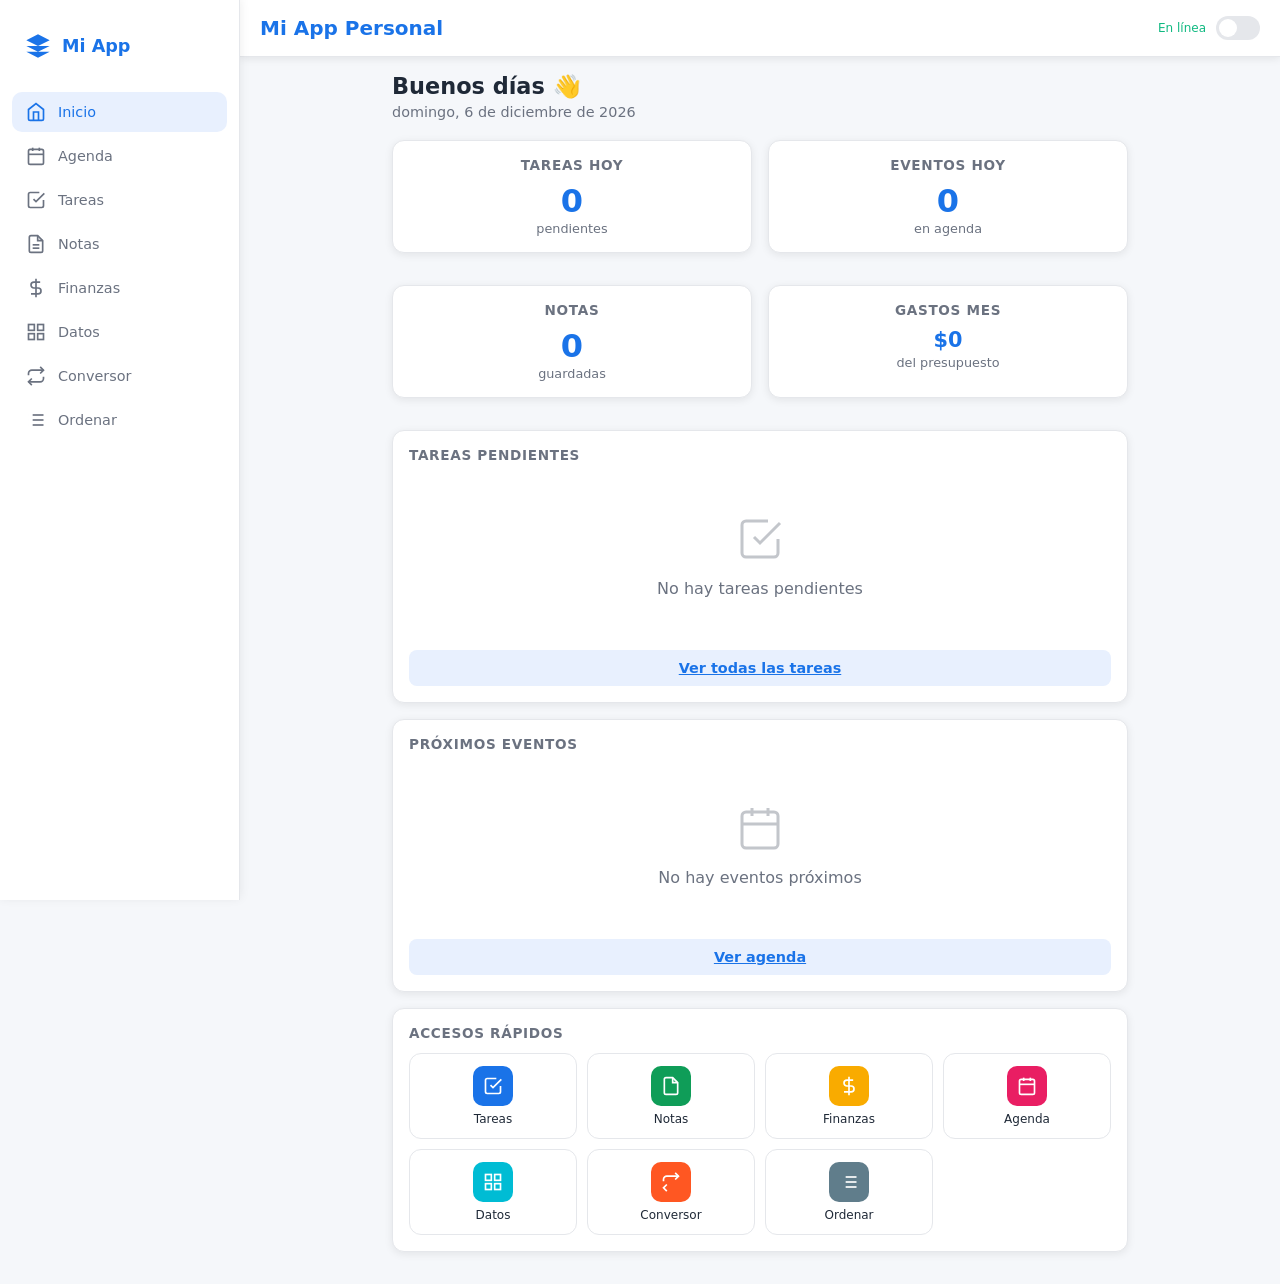
==== index.html @ 171a6714 "primera version de la app" ====
<!DOCTYPE html>
<html lang="es">
<head>
  <meta charset="UTF-8">
  <meta name="viewport" content="width=device-width, initial-scale=1.0">
  <meta name="theme-color" content="#1a73e8">
  <meta name="description" content="Mi App Personal - Agenda, tareas, notas y más">

  <!-- Hace que la app se vea como una app nativa en iOS -->
  <meta name="apple-mobile-web-app-capable" content="yes">
  <meta name="apple-mobile-web-app-status-bar-style" content="default">
  <meta name="apple-mobile-web-app-title" content="MiApp">

  <title>Mi App Personal</title>

  <!-- Configuración PWA (para instalar como app) -->
  <link rel="manifest" href="manifest.json">

  <!-- Estilos -->
  <link rel="stylesheet" href="css/main.css">
  <link rel="stylesheet" href="css/components.css">
</head>
<body>

  <!-- ==========================================
       MENÚ DE NAVEGACIÓN INFERIOR
       En celular: aparece abajo
       En computador: aparece a la izquierda
  =========================================== -->
  <nav class="menu-inferior" id="menuNavegacion">

    <!-- Logo (solo visible en computador) -->
    <div class="menu-logo" id="menuLogo">
      <svg width="28" height="28" viewBox="0 0 24 24" fill="currentColor">
        <path d="M12 2L2 7l10 5 10-5-10-5zM2 17l10 5 10-5M2 12l10 5 10-5"/>
      </svg>
      Mi App
    </div>

    <!-- Inicio -->
    <a href="index.html" class="menu-item activo" data-pagina="inicio">
      <svg viewBox="0 0 24 24" fill="none" stroke="currentColor" stroke-width="2">
        <path d="M3 9l9-7 9 7v11a2 2 0 01-2 2H5a2 2 0 01-2-2z"/>
        <polyline points="9,22 9,12 15,12 15,22"/>
      </svg>
      Inicio
    </a>

    <!-- Agenda -->
    <a href="pages/agenda.html" class="menu-item" data-pagina="agenda">
      <svg viewBox="0 0 24 24" fill="none" stroke="currentColor" stroke-width="2">
        <rect x="3" y="4" width="18" height="18" rx="2" ry="2"/>
        <line x1="16" y1="2" x2="16" y2="6"/>
        <line x1="8" y1="2" x2="8" y2="6"/>
        <line x1="3" y1="10" x2="21" y2="10"/>
      </svg>
      Agenda
    </a>

    <!-- Tareas -->
    <a href="pages/tareas.html" class="menu-item" data-pagina="tareas">
      <svg viewBox="0 0 24 24" fill="none" stroke="currentColor" stroke-width="2">
        <polyline points="9,11 12,14 22,4"/>
        <path d="M21 12v7a2 2 0 01-2 2H5a2 2 0 01-2-2V5a2 2 0 012-2h11"/>
      </svg>
      Tareas
    </a>

    <!-- Notas -->
    <a href="pages/notas.html" class="menu-item" data-pagina="notas">
      <svg viewBox="0 0 24 24" fill="none" stroke="currentColor" stroke-width="2">
        <path d="M14 2H6a2 2 0 00-2 2v16a2 2 0 002 2h12a2 2 0 002-2V8z"/>
        <polyline points="14,2 14,8 20,8"/>
        <line x1="16" y1="13" x2="8" y2="13"/>
        <line x1="16" y1="17" x2="8" y2="17"/>
      </svg>
      Notas
    </a>

    <!-- Finanzas -->
    <a href="pages/finanzas.html" class="menu-item" data-pagina="finanzas">
      <svg viewBox="0 0 24 24" fill="none" stroke="currentColor" stroke-width="2">
        <line x1="12" y1="1" x2="12" y2="23"/>
        <path d="M17 5H9.5a3.5 3.5 0 000 7h5a3.5 3.5 0 010 7H6"/>
      </svg>
      Finanzas
    </a>

    <!-- Más módulos (panel lateral en computador) -->
    <a href="pages/datos.html" class="menu-item" data-pagina="datos">
      <svg viewBox="0 0 24 24" fill="none" stroke="currentColor" stroke-width="2">
        <rect x="3" y="3" width="7" height="7"/><rect x="14" y="3" width="7" height="7"/>
        <rect x="14" y="14" width="7" height="7"/><rect x="3" y="14" width="7" height="7"/>
      </svg>
      Datos
    </a>

    <a href="pages/conversor.html" class="menu-item" data-pagina="conversor">
      <svg viewBox="0 0 24 24" fill="none" stroke="currentColor" stroke-width="2">
        <polyline points="17,1 21,5 17,9"/>
        <path d="M3 11V9a4 4 0 014-4h14"/>
        <polyline points="7,23 3,19 7,15"/>
        <path d="M21 13v2a4 4 0 01-4 4H3"/>
      </svg>
      Conversor
    </a>

    <a href="pages/ordenar.html" class="menu-item" data-pagina="ordenar">
      <svg viewBox="0 0 24 24" fill="none" stroke="currentColor" stroke-width="2">
        <line x1="8" y1="6" x2="21" y2="6"/>
        <line x1="8" y1="12" x2="21" y2="12"/>
        <line x1="8" y1="18" x2="21" y2="18"/>
        <line x1="3" y1="6" x2="3.01" y2="6"/>
        <line x1="3" y1="12" x2="3.01" y2="12"/>
        <line x1="3" y1="18" x2="3.01" y2="18"/>
      </svg>
      Ordenar
    </a>

  </nav>

  <!-- ==========================================
       ENCABEZADO
  =========================================== -->
  <header class="encabezado">
    <h1>Mi App Personal</h1>
    <div style="display:flex; align-items:center; gap:10px;">
      <!-- Indicador de sincronización -->
      <span id="estadoSync" title="Estado de sincronización" style="font-size:0.75rem; color:var(--color-texto-suave)">
        Sin conexión
      </span>
      <!-- Botón modo oscuro/claro -->
      <button class="interruptor" id="btnTema" title="Cambiar tema" aria-label="Cambiar modo claro/oscuro"></button>
    </div>
  </header>

  <!-- ==========================================
       CONTENIDO PRINCIPAL - DASHBOARD
  =========================================== -->
  <main class="contenido pagina-enter" id="contenidoPrincipal">

    <!-- Saludo -->
    <div style="margin-bottom:20px;">
      <p id="saludo" style="font-size:1.4rem; font-weight:700;"></p>
      <p id="fechaHoy" style="color:var(--color-texto-suave); font-size:0.9rem; margin-top:4px;"></p>
    </div>

    <!-- Resumen rápido: 4 números -->
    <div class="dos-columnas" style="margin-bottom:16px;">
      <div class="tarjeta" style="text-align:center;">
        <div class="tarjeta-titulo">Tareas hoy</div>
        <div class="numero-grande" id="contadorTareas">0</div>
        <div style="font-size:0.8rem; color:var(--color-texto-suave); margin-top:4px;">pendientes</div>
      </div>
      <div class="tarjeta" style="text-align:center;">
        <div class="tarjeta-titulo">Eventos hoy</div>
        <div class="numero-grande" id="contadorEventos">0</div>
        <div style="font-size:0.8rem; color:var(--color-texto-suave); margin-top:4px;">en agenda</div>
      </div>
      <div class="tarjeta" style="text-align:center;">
        <div class="tarjeta-titulo">Notas</div>
        <div class="numero-grande" id="contadorNotas">0</div>
        <div style="font-size:0.8rem; color:var(--color-texto-suave); margin-top:4px;">guardadas</div>
      </div>
      <div class="tarjeta" style="text-align:center;">
        <div class="tarjeta-titulo">Gastos mes</div>
        <div class="numero-grande" id="resumenGastos" style="font-size:1.3rem;">$0</div>
        <div style="font-size:0.8rem; color:var(--color-texto-suave); margin-top:4px;">del presupuesto</div>
      </div>
    </div>

    <!-- Próximas tareas -->
    <div class="tarjeta">
      <div class="tarjeta-titulo">Tareas pendientes</div>
      <div id="listaTareasDash" class="lista-items">
        <div class="vacio">
          <svg viewBox="0 0 24 24" fill="none" stroke="currentColor" stroke-width="1.5">
            <polyline points="9,11 12,14 22,4"/>
            <path d="M21 12v7a2 2 0 01-2 2H5a2 2 0 01-2-2V5a2 2 0 012-2h11"/>
          </svg>
          <p>No hay tareas pendientes</p>
        </div>
      </div>
      <a href="pages/tareas.html" class="btn btn-secundario" style="margin-top:12px; width:100%; justify-content:center;">
        Ver todas las tareas
      </a>
    </div>

    <!-- Próximos eventos -->
    <div class="tarjeta">
      <div class="tarjeta-titulo">Próximos eventos</div>
      <div id="listaEventosDash" class="lista-items">
        <div class="vacio">
          <svg viewBox="0 0 24 24" fill="none" stroke="currentColor" stroke-width="1.5">
            <rect x="3" y="4" width="18" height="18" rx="2" ry="2"/>
            <line x1="16" y1="2" x2="16" y2="6"/>
            <line x1="8" y1="2" x2="8" y2="6"/>
            <line x1="3" y1="10" x2="21" y2="10"/>
          </svg>
          <p>No hay eventos próximos</p>
        </div>
      </div>
      <a href="pages/agenda.html" class="btn btn-secundario" style="margin-top:12px; width:100%; justify-content:center;">
        Ver agenda
      </a>
    </div>

    <!-- Accesos rápidos -->
    <div class="tarjeta">
      <div class="tarjeta-titulo">Accesos rápidos</div>
      <div class="accesos-rapidos">
        <a href="pages/tareas.html" class="acceso-item">
          <div class="acceso-icono" style="background:#1a73e8;">
            <svg viewBox="0 0 24 24" fill="none" stroke="currentColor" stroke-width="2">
              <polyline points="9,11 12,14 22,4"/>
              <path d="M21 12v7a2 2 0 01-2 2H5a2 2 0 01-2-2V5a2 2 0 012-2h11"/>
            </svg>
          </div>
          Tareas
        </a>
        <a href="pages/notas.html" class="acceso-item">
          <div class="acceso-icono" style="background:#0f9d58;">
            <svg viewBox="0 0 24 24" fill="none" stroke="currentColor" stroke-width="2">
              <path d="M14 2H6a2 2 0 00-2 2v16a2 2 0 002 2h12a2 2 0 002-2V8z"/>
              <polyline points="14,2 14,8 20,8"/>
            </svg>
          </div>
          Notas
        </a>
        <a href="pages/finanzas.html" class="acceso-item">
          <div class="acceso-icono" style="background:#f9ab00;">
            <svg viewBox="0 0 24 24" fill="none" stroke="currentColor" stroke-width="2">
              <line x1="12" y1="1" x2="12" y2="23"/>
              <path d="M17 5H9.5a3.5 3.5 0 000 7h5a3.5 3.5 0 010 7H6"/>
            </svg>
          </div>
          Finanzas
        </a>
        <a href="pages/agenda.html" class="acceso-item">
          <div class="acceso-icono" style="background:#e91e63;">
            <svg viewBox="0 0 24 24" fill="none" stroke="currentColor" stroke-width="2">
              <rect x="3" y="4" width="18" height="18" rx="2"/>
              <line x1="16" y1="2" x2="16" y2="6"/>
              <line x1="8" y1="2" x2="8" y2="6"/>
              <line x1="3" y1="10" x2="21" y2="10"/>
            </svg>
          </div>
          Agenda
        </a>
        <a href="pages/datos.html" class="acceso-item">
          <div class="acceso-icono" style="background:#00bcd4;">
            <svg viewBox="0 0 24 24" fill="none" stroke="currentColor" stroke-width="2">
              <rect x="3" y="3" width="7" height="7"/>
              <rect x="14" y="3" width="7" height="7"/>
              <rect x="14" y="14" width="7" height="7"/>
              <rect x="3" y="14" width="7" height="7"/>
            </svg>
          </div>
          Datos
        </a>
        <a href="pages/conversor.html" class="acceso-item">
          <div class="acceso-icono" style="background:#ff5722;">
            <svg viewBox="0 0 24 24" fill="none" stroke="currentColor" stroke-width="2">
              <polyline points="17,1 21,5 17,9"/>
              <path d="M3 11V9a4 4 0 014-4h14"/>
              <polyline points="7,23 3,19 7,15"/>
            </svg>
          </div>
          Conversor
        </a>
        <a href="pages/ordenar.html" class="acceso-item">
          <div class="acceso-icono" style="background:#607d8b;">
            <svg viewBox="0 0 24 24" fill="none" stroke="currentColor" stroke-width="2">
              <line x1="8" y1="6" x2="21" y2="6"/>
              <line x1="8" y1="12" x2="21" y2="12"/>
              <line x1="8" y1="18" x2="21" y2="18"/>
            </svg>
          </div>
          Ordenar
        </a>
      </div>
    </div>

  </main>

  <!-- Scripts -->
  <script src="js/db.js"></script>
  <script src="js/app.js"></script>
  <script src="js/modules/dashboard.js"></script>

</body>
</html>
---- css/main.css ----
/* =====================================================
   ESTILOS PRINCIPALES - MI APP PERSONAL
   Aquí se define el diseño general: colores, fuentes,
   modo claro y modo oscuro.
===================================================== */

/* --- Variables de color (modo claro por defecto) --- */
:root {
  --color-primario: #1a73e8;
  --color-primario-oscuro: #1557b0;
  --color-primario-claro: #e8f0fe;
  --color-fondo: #f5f7fa;
  --color-superficie: #ffffff;
  --color-texto: #1f2937;
  --color-texto-suave: #6b7280;
  --color-borde: #e5e7eb;
  --color-exito: #10b981;
  --color-alerta: #f59e0b;
  --color-error: #ef4444;
  --sombra: 0 2px 8px rgba(0,0,0,0.08);
  --sombra-fuerte: 0 4px 16px rgba(0,0,0,0.12);
  --radio-borde: 12px;
  --altura-menu: 64px;
}

/* --- Variables de color para modo oscuro --- */
[data-tema="oscuro"] {
  --color-primario: #4d9cf8;
  --color-primario-oscuro: #1a73e8;
  --color-primario-claro: #1e3a5f;
  --color-fondo: #111827;
  --color-superficie: #1f2937;
  --color-texto: #f9fafb;
  --color-texto-suave: #9ca3af;
  --color-borde: #374151;
  --sombra: 0 2px 8px rgba(0,0,0,0.3);
  --sombra-fuerte: 0 4px 16px rgba(0,0,0,0.4);
}

/* --- Reset básico --- */
*, *::before, *::after {
  box-sizing: border-box;
  margin: 0;
  padding: 0;
}

/* --- Estilo base del cuerpo --- */
body {
  font-family: 'Segoe UI', system-ui, -apple-system, sans-serif;
  background-color: var(--color-fondo);
  color: var(--color-texto);
  min-height: 100vh;
  padding-bottom: var(--altura-menu);
  transition: background-color 0.3s, color 0.3s;
  -webkit-font-smoothing: antialiased;
}

/* --- Encabezado de cada página --- */
.encabezado {
  background-color: var(--color-superficie);
  border-bottom: 1px solid var(--color-borde);
  padding: 16px 20px;
  position: sticky;
  top: 0;
  z-index: 100;
  display: flex;
  align-items: center;
  justify-content: space-between;
  box-shadow: var(--sombra);
}

.encabezado h1 {
  font-size: 1.25rem;
  font-weight: 700;
  color: var(--color-primario);
}

/* --- Contenido principal --- */
.contenido {
  max-width: 768px;
  margin: 0 auto;
  padding: 16px;
}

/* --- Tarjetas --- */
.tarjeta {
  background-color: var(--color-superficie);
  border-radius: var(--radio-borde);
  padding: 16px;
  margin-bottom: 16px;
  box-shadow: var(--sombra);
  border: 1px solid var(--color-borde);
}

.tarjeta-titulo {
  font-size: 0.85rem;
  font-weight: 600;
  color: var(--color-texto-suave);
  text-transform: uppercase;
  letter-spacing: 0.05em;
  margin-bottom: 12px;
}

/* --- Menú de navegación inferior (celular) --- */
.menu-inferior {
  position: fixed;
  bottom: 0;
  left: 0;
  right: 0;
  height: var(--altura-menu);
  background-color: var(--color-superficie);
  border-top: 1px solid var(--color-borde);
  display: flex;
  align-items: center;
  justify-content: space-around;
  z-index: 200;
  box-shadow: 0 -2px 10px rgba(0,0,0,0.08);
  overflow-x: auto;
}

.menu-item {
  display: flex;
  flex-direction: column;
  align-items: center;
  gap: 3px;
  padding: 8px 10px;
  cursor: pointer;
  border-radius: 10px;
  transition: background-color 0.2s;
  text-decoration: none;
  color: var(--color-texto-suave);
  font-size: 0.65rem;
  font-weight: 500;
  white-space: nowrap;
  flex-shrink: 0;
}

.menu-item:hover,
.menu-item.activo {
  color: var(--color-primario);
  background-color: var(--color-primario-claro);
}

.menu-item svg {
  width: 20px;
  height: 20px;
}

/* --- Menú lateral para computador --- */
@media (min-width: 769px) {
  body {
    padding-bottom: 0;
    padding-left: 240px;
  }

  .menu-inferior {
    top: 0;
    left: 0;
    bottom: 0;
    right: auto;
    width: 240px;
    height: 100vh;
    flex-direction: column;
    justify-content: flex-start;
    align-items: stretch;
    padding: 20px 12px;
    gap: 4px;
    border-top: none;
    border-right: 1px solid var(--color-borde);
    overflow-x: visible;
    overflow-y: auto;
  }

  .menu-logo {
    display: flex;
    align-items: center;
    gap: 10px;
    padding: 12px;
    margin-bottom: 16px;
    font-size: 1.1rem;
    font-weight: 700;
    color: var(--color-primario);
  }

  .menu-item {
    width: 100%;
    flex-direction: row;
    justify-content: flex-start;
    gap: 12px;
    font-size: 0.9rem;
    padding: 10px 14px;
  }
}

/* --- Botones --- */
.btn {
  display: inline-flex;
  align-items: center;
  gap: 8px;
  padding: 10px 18px;
  border-radius: 8px;
  border: none;
  cursor: pointer;
  font-size: 0.9rem;
  font-weight: 600;
  transition: opacity 0.2s, transform 0.1s;
}

.btn:active { transform: scale(0.97); }

.btn-primario {
  background-color: var(--color-primario);
  color: #fff;
}

.btn-primario:hover { opacity: 0.88; }

.btn-secundario {
  background-color: var(--color-primario-claro);
  color: var(--color-primario);
}

.btn-peligro {
  background-color: var(--color-error);
  color: #fff;
}

/* --- Campos de formulario --- */
.campo {
  width: 100%;
  padding: 10px 14px;
  border: 1.5px solid var(--color-borde);
  border-radius: 8px;
  background-color: var(--color-superficie);
  color: var(--color-texto);
  font-size: 0.95rem;
  transition: border-color 0.2s;
  outline: none;
}

.campo:focus {
  border-color: var(--color-primario);
}

.etiqueta {
  display: block;
  font-size: 0.85rem;
  font-weight: 600;
  color: var(--color-texto-suave);
  margin-bottom: 6px;
}

.grupo-campo {
  margin-bottom: 14px;
}

/* --- Insignias de prioridad --- */
.insignia {
  display: inline-block;
  padding: 3px 10px;
  border-radius: 20px;
  font-size: 0.75rem;
  font-weight: 600;
}

.insignia-alta  { background: #fee2e2; color: #dc2626; }
.insignia-media { background: #fef3c7; color: #d97706; }
.insignia-baja  { background: #d1fae5; color: #059669; }

/* --- Animación de entrada --- */
.pagina-enter {
  animation: entrar 0.25s ease-out;
}

@keyframes entrar {
  from { opacity: 0; transform: translateY(8px); }
  to   { opacity: 1; transform: translateY(0); }
}

/* --- Mensaje cuando no hay datos --- */
.vacio {
  text-align: center;
  padding: 40px 20px;
  color: var(--color-texto-suave);
}

.vacio svg {
  width: 48px;
  height: 48px;
  margin-bottom: 12px;
  opacity: 0.4;
}
---- css/components.css ----
/* =====================================================
   COMPONENTES - MI APP PERSONAL
   Estilos específicos de componentes reutilizables:
   modales, listas, barras de progreso, etc.
===================================================== */

/* --- Modal (ventana emergente) --- */
.modal-fondo {
  position: fixed;
  inset: 0;
  background: rgba(0,0,0,0.5);
  z-index: 300;
  display: flex;
  align-items: flex-end;
  justify-content: center;
  padding: 0;
}

.modal-caja {
  background: var(--color-superficie);
  border-radius: 20px 20px 0 0;
  padding: 24px 20px;
  width: 100%;
  max-width: 600px;
  max-height: 90vh;
  overflow-y: auto;
  animation: subir 0.3s ease-out;
}

@keyframes subir {
  from { transform: translateY(100%); }
  to   { transform: translateY(0); }
}

@media (min-width: 769px) {
  .modal-fondo {
    align-items: center;
  }
  .modal-caja {
    border-radius: 16px;
    max-height: 80vh;
  }
}

.modal-titulo {
  font-size: 1.1rem;
  font-weight: 700;
  margin-bottom: 20px;
  display: flex;
  align-items: center;
  justify-content: space-between;
}

.modal-cerrar {
  background: none;
  border: none;
  cursor: pointer;
  color: var(--color-texto-suave);
  padding: 4px;
  border-radius: 6px;
}

.modal-cerrar:hover {
  background: var(--color-borde);
}

.modal-acciones {
  display: flex;
  gap: 10px;
  margin-top: 20px;
}

.modal-acciones .btn {
  flex: 1;
  justify-content: center;
}

/* --- Lista de elementos --- */
.lista-items {
  display: flex;
  flex-direction: column;
  gap: 10px;
}

.lista-item {
  display: flex;
  align-items: center;
  gap: 12px;
  padding: 12px 14px;
  background: var(--color-superficie);
  border: 1px solid var(--color-borde);
  border-radius: 10px;
  cursor: pointer;
  transition: box-shadow 0.2s;
}

.lista-item:hover {
  box-shadow: var(--sombra);
}

.lista-item-completado {
  opacity: 0.55;
}

.lista-item-completado .lista-item-titulo {
  text-decoration: line-through;
}

.lista-item-titulo {
  font-weight: 600;
  font-size: 0.95rem;
  flex: 1;
}

.lista-item-subtitulo {
  font-size: 0.8rem;
  color: var(--color-texto-suave);
  margin-top: 2px;
}

/* --- Checkbox personalizado --- */
.checkbox-custom {
  width: 22px;
  height: 22px;
  border: 2px solid var(--color-borde);
  border-radius: 6px;
  display: flex;
  align-items: center;
  justify-content: center;
  cursor: pointer;
  flex-shrink: 0;
  transition: all 0.2s;
}

.checkbox-custom.marcado {
  background: var(--color-primario);
  border-color: var(--color-primario);
}

.checkbox-custom.marcado::after {
  content: '';
  width: 6px;
  height: 10px;
  border: 2px solid white;
  border-top: none;
  border-left: none;
  transform: rotate(45deg) translateY(-1px);
  display: block;
}

/* --- Barra de progreso --- */
.barra-progreso {
  height: 8px;
  background: var(--color-borde);
  border-radius: 4px;
  overflow: hidden;
  margin-top: 6px;
}

.barra-progreso-relleno {
  height: 100%;
  border-radius: 4px;
  background: var(--color-primario);
  transition: width 0.5s ease;
}

.barra-progreso-relleno.alerta {
  background: var(--color-alerta);
}

.barra-progreso-relleno.peligro {
  background: var(--color-error);
}

/* --- Cuadrícula de accesos rápidos --- */
.accesos-rapidos {
  display: grid;
  grid-template-columns: repeat(4, 1fr);
  gap: 10px;
}

.acceso-item {
  display: flex;
  flex-direction: column;
  align-items: center;
  gap: 6px;
  padding: 12px 8px;
  background: var(--color-superficie);
  border: 1px solid var(--color-borde);
  border-radius: 12px;
  cursor: pointer;
  text-decoration: none;
  color: var(--color-texto);
  transition: box-shadow 0.2s, transform 0.1s;
  font-size: 0.75rem;
  font-weight: 500;
  text-align: center;
}

.acceso-item:hover {
  box-shadow: var(--sombra);
  transform: translateY(-2px);
}

.acceso-icono {
  width: 40px;
  height: 40px;
  border-radius: 10px;
  display: flex;
  align-items: center;
  justify-content: center;
}

.acceso-icono svg {
  width: 20px;
  height: 20px;
  color: #fff;
}

/* --- Interruptor modo oscuro --- */
.interruptor {
  width: 44px;
  height: 24px;
  background: var(--color-borde);
  border-radius: 12px;
  position: relative;
  cursor: pointer;
  transition: background 0.3s;
  border: none;
  flex-shrink: 0;
}

.interruptor.activo {
  background: var(--color-primario);
}

.interruptor::after {
  content: '';
  position: absolute;
  top: 3px;
  left: 3px;
  width: 18px;
  height: 18px;
  background: white;
  border-radius: 50%;
  transition: transform 0.3s;
}

.interruptor.activo::after {
  transform: translateX(20px);
}

/* --- Botones de filtro (módulo Tareas y otros) --- */
.btn-filtro,
.btn-filtro-prioridad {
  padding: 6px 14px;
  border-radius: 20px;
  border: 1.5px solid var(--color-borde);
  background: transparent;
  color: var(--color-texto-suave);
  font-size: 0.8rem;
  font-weight: 600;
  cursor: pointer;
  transition: all 0.2s;
  white-space: nowrap;
}

.btn-filtro.activo,
.btn-filtro-prioridad.activo {
  background: var(--color-primario);
  border-color: var(--color-primario);
  color: #fff;
}

.btn-filtro:hover:not(.activo),
.btn-filtro-prioridad:hover:not(.activo) {
  border-color: var(--color-primario);
  color: var(--color-primario);
}

/* --- Tarjetas de notas (módulo Notas) --- */
.cuadricula-notas {
  display: grid;
  grid-template-columns: 1fr 1fr;
  gap: 12px;
}

@media (max-width: 400px) {
  .cuadricula-notas { grid-template-columns: 1fr; }
}

@media (min-width: 900px) {
  .cuadricula-notas { grid-template-columns: 1fr 1fr 1fr; }
}

.tarjeta-nota {
  background: var(--color-superficie);
  border: 1px solid var(--color-borde);
  border-radius: var(--radio-borde);
  padding: 14px;
  cursor: pointer;
  transition: box-shadow 0.2s, transform 0.15s;
  word-break: break-word;
}

.tarjeta-nota:hover {
  box-shadow: var(--sombra-fuerte);
  transform: translateY(-2px);
}

.tarjeta-nota.anclada {
  border-color: var(--color-primario);
  border-width: 2px;
}

.nota-titulo {
  font-weight: 700;
  font-size: 0.95rem;
  line-height: 1.3;
}

.nota-preview {
  font-size: 0.83rem;
  color: var(--color-texto-suave);
  margin-top: 6px;
  line-height: 1.5;
  white-space: pre-wrap;
}

.nota-fecha {
  font-size: 0.75rem;
  color: var(--color-texto-suave);
  margin-top: 8px;
}

/* --- Chips de etiquetas --- */
.chip-etiqueta {
  display: inline-block;
  background: var(--color-primario-claro);
  color: var(--color-primario);
  border-radius: 20px;
  padding: 2px 10px;
  font-size: 0.73rem;
  font-weight: 600;
}

/* --- Resumen financiero (módulo Finanzas) --- */
.resumen-finanzas {
  display: grid;
  grid-template-columns: 1fr 1fr;
  gap: 10px;
  margin-top: 4px;
}

.resumen-item {
  background: var(--color-fondo);
  border-radius: 10px;
  padding: 10px 12px;
  display: flex;
  flex-direction: column;
  gap: 4px;
}

.resumen-item span {
  font-size: 0.75rem;
  color: var(--color-texto-suave);
  font-weight: 500;
}

.resumen-item strong {
  font-size: 1rem;
  font-weight: 700;
}

/* --- Calendario (módulo Agenda) --- */
.calendario-semana {
  display: grid;
  grid-template-columns: repeat(7, 1fr);
  margin-bottom: 4px;
}

.calendario-semana span {
  text-align: center;
  font-size: 0.72rem;
  font-weight: 700;
  color: var(--color-texto-suave);
  padding: 4px 0;
}

.calendario-grid {
  display: grid;
  grid-template-columns: repeat(7, 1fr);
  gap: 2px;
}

.calendario-dia {
  display: flex;
  flex-direction: column;
  align-items: center;
  padding: 6px 2px 4px;
  border-radius: 8px;
  cursor: pointer;
  font-size: 0.82rem;
  min-height: 40px;
  transition: background 0.15s;
}

.calendario-dia:hover { background: var(--color-primario-claro); }

.calendario-dia.hoy {
  background: var(--color-primario);
  color: #fff;
  font-weight: 700;
}

.calendario-dia.seleccionado {
  outline: 2px solid var(--color-primario);
  outline-offset: -1px;
}

.calendario-dia.otro-mes { opacity: 0.28; }

.punto-evento {
  width: 5px;
  height: 5px;
  border-radius: 50%;
  margin-top: 3px;
}

/* Bolas de color para el selector de eventos */
.bola-color {
  width: 28px;
  height: 28px;
  border-radius: 50%;
  cursor: pointer;
  border: 3px solid transparent;
  transition: border-color 0.15s, transform 0.1s;
}

.bola-color:hover   { transform: scale(1.15); }
.bola-color.seleccionado { border-color: var(--color-texto); }

/* --- Zona de drop (módulo Datos y Ordenar) --- */
.zona-drop {
  border: 2px dashed var(--color-borde);
  border-radius: var(--radio-borde);
  padding: 32px 20px;
  text-align: center;
  transition: border-color 0.2s, background 0.2s;
  cursor: pointer;
}

.zona-drop:hover,
.zona-drop.arrastrando {
  border-color: var(--color-primario);
  background: var(--color-primario-claro);
}

/* Zona de drop pequeña (módulo Conversor) */
.zona-drop-mini {
  display: flex;
  flex-direction: column;
  align-items: center;
  gap: 6px;
  border: 2px dashed var(--color-borde);
  border-radius: 10px;
  padding: 16px;
  cursor: pointer;
  transition: border-color 0.2s, background 0.2s;
  text-align: center;
}

.zona-drop-mini:hover {
  border-color: var(--color-primario);
  background: var(--color-primario-claro);
}

/* --- Tabla de datos (módulo Datos y Ordenar) --- */
.contenedor-tabla {
  overflow-x: auto;
  overflow-y: auto;
  max-height: 420px;
  border: 1px solid var(--color-borde);
  border-radius: 10px;
}

.tabla-datos {
  width: 100%;
  border-collapse: collapse;
  font-size: 0.83rem;
}

.tabla-datos th {
  padding: 10px 14px;
  background: var(--color-fondo);
  font-weight: 700;
  text-align: left;
  white-space: nowrap;
  cursor: pointer;
  position: sticky;
  top: 0;
  border-bottom: 2px solid var(--color-borde);
  user-select: none;
}

.tabla-datos th:hover { color: var(--color-primario); }

.tabla-datos td {
  padding: 8px 14px;
  border-bottom: 1px solid var(--color-borde);
  white-space: nowrap;
  max-width: 240px;
  overflow: hidden;
  text-overflow: ellipsis;
}

.tabla-datos tr:last-child td { border-bottom: none; }
.tabla-datos tr:hover td { background: var(--color-fondo); }

/* --- Pestañas (módulo Conversor) --- */
.tabs {
  display: flex;
  border-bottom: 2px solid var(--color-borde);
  overflow-x: auto;
}

.tab {
  padding: 10px 18px;
  border: none;
  background: none;
  cursor: pointer;
  font-weight: 600;
  font-size: 0.88rem;
  color: var(--color-texto-suave);
  border-bottom: 2px solid transparent;
  margin-bottom: -2px;
  white-space: nowrap;
  transition: color 0.2s;
}

.tab:hover  { color: var(--color-texto); }
.tab.activo { color: var(--color-primario); border-bottom-color: var(--color-primario); }

/* --- Separador --- */
.separador {
  height: 1px;
  background: var(--color-borde);
  margin: 16px 0;
}

/* --- Número grande (resumen) --- */
.numero-grande {
  font-size: 2rem;
  font-weight: 700;
  color: var(--color-primario);
  line-height: 1;
}

/* --- Dos columnas en pantallas grandes --- */
@media (min-width: 600px) {
  .dos-columnas {
    display: grid;
    grid-template-columns: 1fr 1fr;
    gap: 16px;
  }
}
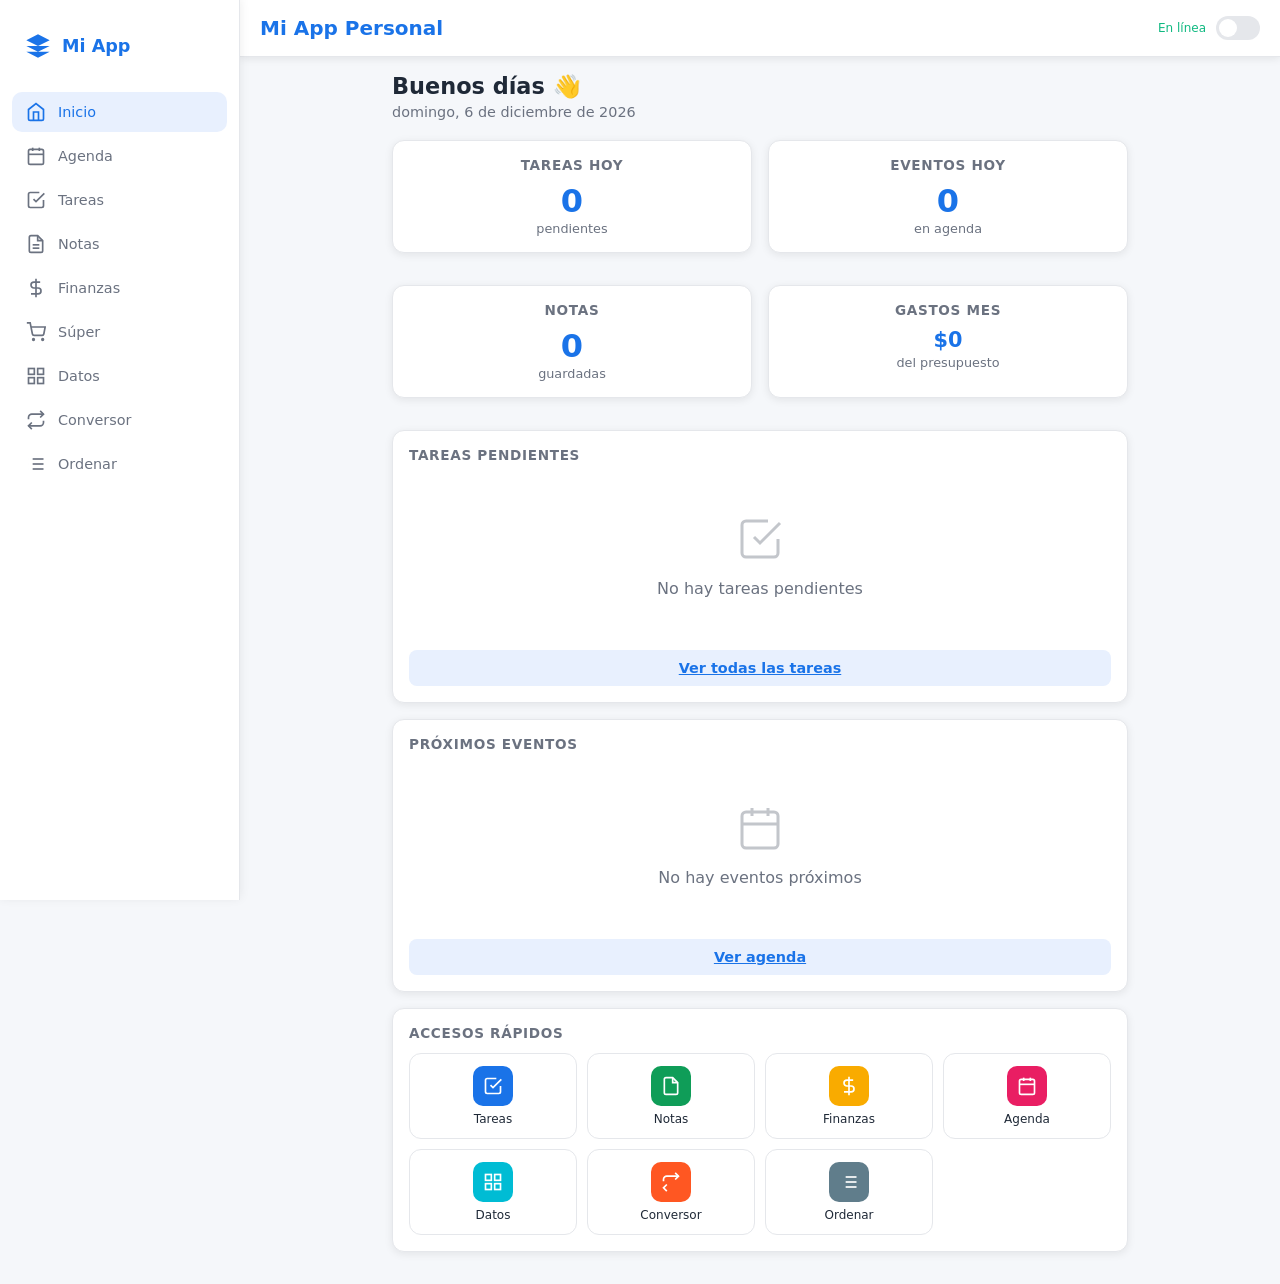
==== commit 07be18c7: "supermercado: nuevo módulo completo con productos, compras, presupuesto y estadísticas" ====
--- a/index.html
+++ b/index.html
@@ -84,6 +84,15 @@
         <path d="M17 5H9.5a3.5 3.5 0 000 7h5a3.5 3.5 0 010 7H6"/>
       </svg>
       Finanzas
+    </a>
+
+    <!-- Supermercado -->
+    <a href="pages/supermercado.html" class="menu-item" data-pagina="supermercado">
+      <svg viewBox="0 0 24 24" fill="none" stroke="currentColor" stroke-width="2">
+        <circle cx="9" cy="21" r="1"/><circle cx="20" cy="21" r="1"/>
+        <path d="M1 1h4l2.68 13.39a2 2 0 001.99 1.61h9.72a2 2 0 001.99-1.61L23 6H6"/>
+      </svg>
+      Súper
     </a>
 
     <!-- Más módulos (panel lateral en computador) -->
--- a/css/components.css
+++ b/css/components.css
@@ -396,13 +396,22 @@
 .calendario-dia {
   display: flex;
   flex-direction: column;
-  align-items: center;
-  padding: 6px 2px 4px;
-  border-radius: 8px;
+  align-items: stretch;
+  padding: 4px 3px;
+  border-radius: 6px;
   cursor: pointer;
   font-size: 0.82rem;
-  min-height: 40px;
+  min-height: 80px;
   transition: background 0.15s;
+  overflow: hidden;
+}
+
+.calendario-dia > span {
+  display: block;
+  text-align: center;
+  margin-bottom: 3px;
+  font-size: 0.82rem;
+  flex-shrink: 0;
 }
 
 .calendario-dia:hover { background: var(--color-primario-claro); }
@@ -420,11 +429,19 @@
 
 .calendario-dia.otro-mes { opacity: 0.28; }
 
-.punto-evento {
-  width: 5px;
-  height: 5px;
-  border-radius: 50%;
-  margin-top: 3px;
+.etiqueta-cal {
+  display: block;
+  font-size: 0.6rem;
+  padding: 1px 4px;
+  border-radius: 3px;
+  color: #fff;
+  white-space: nowrap;
+  overflow: hidden;
+  text-overflow: ellipsis;
+  margin-bottom: 2px;
+  font-weight: 500;
+  line-height: 1.5;
+  flex-shrink: 0;
 }
 
 /* Bolas de color para el selector de eventos */
